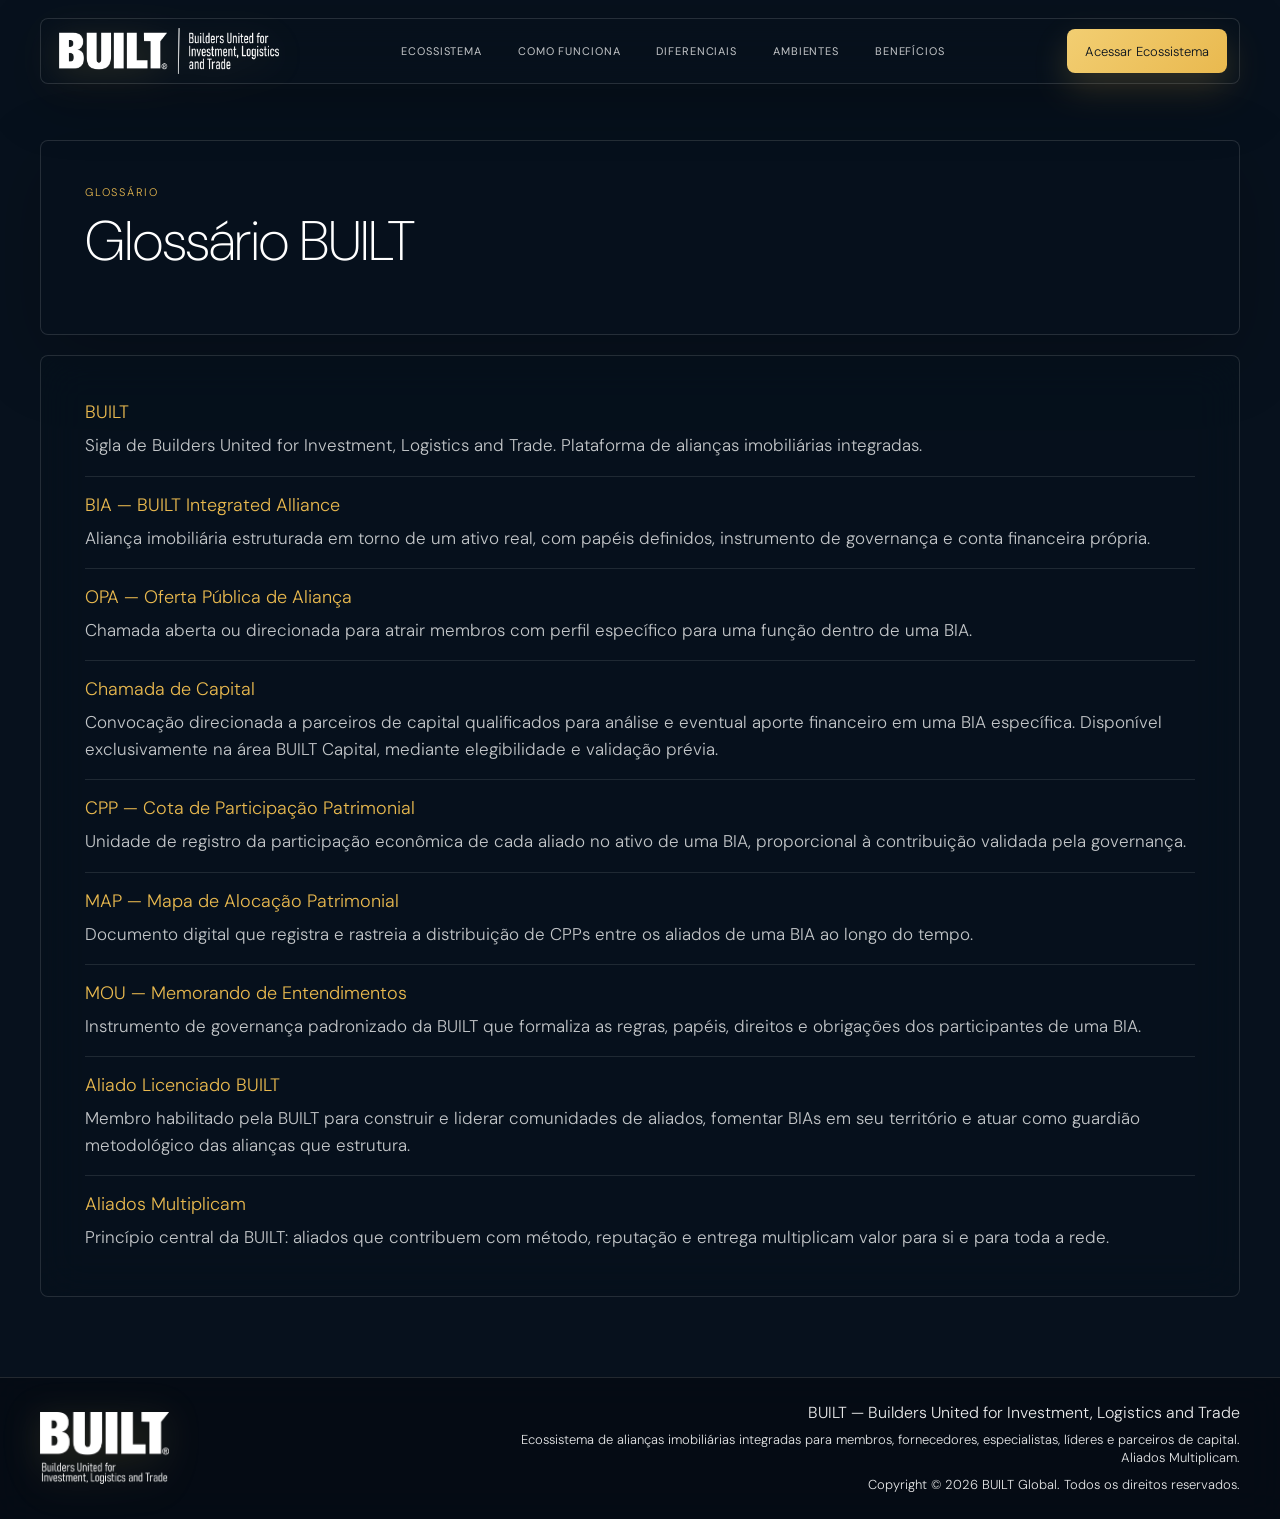
==== glossario/index.html @ fc8f09ff "Expand BUILT landing page messaging and metadata" ====
<!doctype html>
<html lang="pt-BR">
  <head>
    <meta charset="utf-8">
    <meta name="viewport" content="width=device-width, initial-scale=1">
    <title>Glossário BUILT | Builders United for Investment, Logistics and Trade</title>
    <meta
      name="description"
      content="Glossário BUILT com definições de BIA, OPA, CPP, MAP, MOU, Aliado Licenciado BUILT e Aliados Multiplicam."
    >
    <link rel="icon" type="image/svg+xml" href="../assets/favicon.svg?v=20260610">
    <link rel="preconnect" href="https://fonts.googleapis.com">
    <link rel="preconnect" href="https://fonts.gstatic.com" crossorigin>
    <link href="https://fonts.googleapis.com/css2?family=DM+Sans:opsz,wght@9..40,200..900&display=swap" rel="stylesheet">
    <link rel="stylesheet" href="../styles.css?v=20260624-brief">
  </head>
  <body>
    <header class="site-header" data-header>
      <a class="brand" href="../" aria-label="BUILT Alliances">
        <img src="../assets/images/built-logo-header-wide-white.png?v=20260619" alt="BUILT">
      </a>

      <button class="menu-toggle" type="button" aria-label="Abrir menu" aria-expanded="false" aria-controls="main-nav">
        <span></span>
        <span></span>
      </button>

      <nav class="main-nav" id="main-nav" aria-label="Navegação principal">
        <a href="../#ecossistema">ECOSSISTEMA</a>
        <a href="../#metodo">COMO FUNCIONA</a>
        <a href="../#jornada">DIFERENCIAIS</a>
        <a href="../#ambientes">AMBIENTES</a>
        <a href="../#beneficios">BENEFÍCIOS</a>
      </nav>

      <a class="header-cta" href="https://app.builtalliances.com/">Acessar Ecossistema</a>
    </header>

    <main class="page-main">
      <section class="page-hero" data-section>
        <div class="section-kicker">Glossário</div>
        <h1>Glossário BUILT</h1>
      </section>

      <section class="page-panel">
        <dl class="glossary-list">
          <div>
            <dt>BUILT</dt>
            <dd>Sigla de Builders United for Investment, Logistics and Trade. Plataforma de alianças imobiliárias integradas.</dd>
          </div>
          <div>
            <dt>BIA — BUILT Integrated Alliance</dt>
            <dd>Aliança imobiliária estruturada em torno de um ativo real, com papéis definidos, instrumento de governança e conta financeira própria.</dd>
          </div>
          <div>
            <dt>OPA — Oferta Pública de Aliança</dt>
            <dd>Chamada aberta ou direcionada para atrair membros com perfil específico para uma função dentro de uma BIA.</dd>
          </div>
          <div>
            <dt>Chamada de Capital</dt>
            <dd>Convocação direcionada a parceiros de capital qualificados para análise e eventual aporte financeiro em uma BIA específica. Disponível exclusivamente na área BUILT Capital, mediante elegibilidade e validação prévia.</dd>
          </div>
          <div>
            <dt>CPP — Cota de Participação Patrimonial</dt>
            <dd>Unidade de registro da participação econômica de cada aliado no ativo de uma BIA, proporcional à contribuição validada pela governança.</dd>
          </div>
          <div>
            <dt>MAP — Mapa de Alocação Patrimonial</dt>
            <dd>Documento digital que registra e rastreia a distribuição de CPPs entre os aliados de uma BIA ao longo do tempo.</dd>
          </div>
          <div>
            <dt>MOU — Memorando de Entendimentos</dt>
            <dd>Instrumento de governança padronizado da BUILT que formaliza as regras, papéis, direitos e obrigações dos participantes de uma BIA.</dd>
          </div>
          <div>
            <dt>Aliado Licenciado BUILT</dt>
            <dd>Membro habilitado pela BUILT para construir e liderar comunidades de aliados, fomentar BIAs em seu território e atuar como guardião metodológico das alianças que estrutura.</dd>
          </div>
          <div>
            <dt>Aliados Multiplicam</dt>
            <dd>Princípio central da BUILT: aliados que contribuem com método, reputação e entrega multiplicam valor para si e para toda a rede.</dd>
          </div>
        </dl>
      </section>
    </main>

    <footer class="site-footer">
      <img src="../assets/images/built-logo-horizontal-white.png" alt="BUILT">
      <div class="footer-copy">
        <strong>BUILT — Builders United for Investment, Logistics and Trade</strong>
        <span>Ecossistema de alianças imobiliárias integradas para membros, fornecedores, especialistas, líderes e parceiros de capital. Aliados Multiplicam.</span>
        <span>Copyright © <span data-current-year>2026</span> BUILT Global. Todos os direitos reservados.</span>
      </div>
    </footer>

    <script src="../script.js?v=20260624-brief"></script>
  </body>
</html>
---- styles.css ----
:root {
  --ink: #07111d;
  --night: #0a1725;
  --steel: #132235;
  --mist: #dbe4ec;
  --muted: #9ba8b6;
  --white: #ffffff;
  --gold: #e9b94f;
  --gold-soft: #f2ce72;
  --gold-dark: #b88528;
  --line: rgba(255, 255, 255, 0.12);
  --glass: rgba(8, 17, 30, 0.56);
  --header-height: 82px;
  --content-width: 1200px;
  --section-gap: 72px;
}

* {
  box-sizing: border-box;
}

html {
  scroll-behavior: smooth;
}

body {
  margin: 0;
  color: var(--white);
  background: #07111d;
  font-family: "DM Sans", system-ui, -apple-system, BlinkMacSystemFont, "Segoe UI", sans-serif;
  font-weight: 300;
  font-variation-settings: "wght" 300;
  overflow-x: hidden;
}

body::before {
  content: "";
  position: fixed;
  inset: 0;
  z-index: -2;
  background: #07111d;
}

body::after {
  display: none;
}

body.menu-open {
  overflow: hidden;
}

img {
  display: block;
  max-width: 100%;
}

a {
  color: inherit;
  text-decoration: none;
}

.site-header {
  position: fixed;
  z-index: 50;
  top: 18px;
  left: 50%;
  width: min(var(--content-width), calc(100% - 32px));
  min-height: 64px;
  transform: translateX(-50%);
  display: grid;
  grid-template-columns: auto 1fr auto;
  align-items: center;
  gap: 24px;
  padding: 9px 12px 9px 18px;
  border: 1px solid rgba(255, 255, 255, 0.13);
  border-radius: 8px;
  background: rgba(7, 17, 29, 0.72);
  backdrop-filter: blur(20px);
  box-shadow: 0 18px 56px rgba(0, 0, 0, 0.26);
  transition: background 220ms ease, border-color 220ms ease, top 220ms ease;
}

.site-header.is-scrolled {
  top: 10px;
  background: rgba(7, 17, 29, 0.92);
  border-color: rgba(233, 185, 79, 0.28);
}

.brand {
  width: 220px;
  height: 46px;
  display: flex;
  align-items: center;
}

.brand img {
  width: 100%;
  height: 100%;
  object-fit: contain;
  object-position: left center;
  filter: drop-shadow(0 6px 18px rgba(233, 185, 79, 0.18));
}

.site-footer img {
  width: 100%;
  filter: drop-shadow(0 6px 18px rgba(233, 185, 79, 0.18));
}

.main-nav {
  display: flex;
  justify-content: center;
  gap: 8px;
}

.main-nav a {
  min-height: 40px;
  display: inline-flex;
  align-items: center;
  padding: 0 14px;
  border-radius: 8px;
  color: rgba(255, 255, 255, 0.74);
  font-size: 11px;
  font-weight: 420;
  font-variation-settings: "wght" 420;
  letter-spacing: 0.08em;
  text-transform: uppercase;
  transition: color 180ms ease, background 180ms ease;
}

.main-nav a:hover,
.main-nav a.is-active {
  color: var(--white);
  background: rgba(233, 185, 79, 0.13);
}

.header-cta,
.primary-button,
.secondary-button {
  min-height: 44px;
  display: inline-flex;
  align-items: center;
  justify-content: center;
  gap: 10px;
  border-radius: 8px;
  font-weight: 460;
  letter-spacing: 0;
  transition: transform 180ms ease, box-shadow 180ms ease, border-color 180ms ease, background 180ms ease;
}

.header-cta,
.primary-button {
  color: #07111d;
  background: linear-gradient(135deg, var(--gold-soft), var(--gold));
  box-shadow: 0 14px 34px rgba(233, 185, 79, 0.20);
}

.header-cta {
  padding: 0 18px;
  font-size: 13px;
}

.primary-button {
  padding: 0 24px;
}

.primary-button.large {
  min-height: 58px;
  padding: 0 30px;
  font-size: 17px;
}

.secondary-button {
  padding: 0 20px;
  border: 1px solid rgba(255, 255, 255, 0.24);
  background: rgba(255, 255, 255, 0.055);
  color: var(--white);
}

.header-cta:hover,
.primary-button:hover,
.secondary-button:hover {
  transform: translateY(-2px);
}

.menu-toggle {
  display: none;
  width: 44px;
  height: 44px;
  border: 1px solid var(--line);
  border-radius: 8px;
  background: rgba(255, 255, 255, 0.08);
  padding: 0;
}

.menu-toggle span {
  display: block;
  width: 18px;
  height: 2px;
  margin: 5px auto;
  background: var(--white);
  transition: transform 180ms ease;
}

.section {
  position: relative;
  width: min(var(--content-width), calc(100% - 40px));
  margin-inline: auto;
  scroll-margin-top: 110px;
  overflow: visible;
}

.intro-band,
.modules,
.method-section,
.principles-section,
.scenarios-section,
.benefits-section,
.generation-section,
.meaning-section {
  overflow: visible;
}

.hero {
  display: grid;
  width: 100%;
  min-height: 100svh;
  max-width: none;
  align-items: start;
  margin-inline: 0;
  padding: 0 max(20px, calc((100vw - var(--content-width)) / 2));
  background:
    linear-gradient(90deg, rgba(7, 17, 29, 0.08) 0%, rgba(7, 17, 29, 0.22) 42%, rgba(7, 17, 29, 0.72) 100%),
    linear-gradient(0deg, rgba(7, 17, 29, 0.78) 0%, rgba(7, 17, 29, 0.04) 44%, rgba(7, 17, 29, 0.38) 100%),
    url("assets/images/built-10.webp") center / cover no-repeat;
}

.hero::before {
  display: none;
}

.hero::after {
  content: "";
  position: absolute;
  left: 0;
  right: 0;
  bottom: 0;
  height: 170px;
  background: linear-gradient(180deg, rgba(7, 17, 29, 0), #07111d 78%);
  pointer-events: none;
}

.hero-bg,
.hero-slide,
.hero-slider,
.hero-progress,
.app-section > img {
  display: none;
}

.hero-bg {
  position: absolute;
  inset: 0;
  width: 100%;
  height: 100%;
  object-fit: cover;
}

.hero-shade {
  display: none;
}

.hero-content {
  position: relative;
  z-index: 2;
  justify-self: end;
  width: min(560px, 100%);
  margin-top: clamp(142px, 16vh, 180px);
  padding: 0;
  border: 0;
  border-radius: 0;
  background: transparent;
  backdrop-filter: none;
  box-shadow: none;
  text-align: right;
  transform: translateY(20px);
  opacity: 0;
  animation: reveal 700ms ease 140ms forwards;
}

.eyebrow,
.section-kicker {
  margin: 0 0 16px;
  color: var(--gold);
  font-family: "DM Sans", system-ui, sans-serif;
  font-size: 11px;
  font-weight: 460;
  letter-spacing: 0.16em;
  text-transform: uppercase;
}

h1,
h2,
h3,
p {
  margin-top: 0;
}

h1 {
  margin-bottom: 22px;
  font-family: "DM Sans", system-ui, sans-serif;
  font-size: clamp(48px, 4.35vw, 76px);
  line-height: 0.96;
  font-weight: 200;
  font-variation-settings: "wght" 200;
  letter-spacing: 0;
  max-width: 560px;
}

h2 {
  margin-bottom: 0;
  font-family: "DM Sans", system-ui, sans-serif;
  font-size: clamp(34px, 3.5vw, 56px);
  line-height: 1.04;
  font-weight: 220;
  font-variation-settings: "wght" 220;
  letter-spacing: 0;
}

h3 {
  margin-bottom: 14px;
  font-family: "DM Sans", system-ui, sans-serif;
  font-size: 24px;
  line-height: 1.16;
  font-weight: 260;
  font-variation-settings: "wght" 260;
}

.hero-copy {
  width: min(540px, 100%);
  margin-left: auto;
  margin-bottom: 14px;
  color: rgba(255, 255, 255, 0.78);
  font-size: clamp(16px, 0.95vw, 18px);
  line-height: 1.58;
}

.hero-note {
  width: min(520px, 100%);
  margin-left: auto;
  margin-bottom: 28px;
  color: rgba(255, 255, 255, 0.66);
  font-size: 15px;
  line-height: 1.55;
}

.hero-actions {
  display: flex;
  flex-wrap: wrap;
  justify-content: flex-end;
  gap: 12px;
}

@media (max-height: 780px) and (min-width: 901px) {
  h1 {
    font-size: clamp(42px, 3.8vw, 60px);
    max-width: 540px;
  }

  .hero-copy {
    font-size: 17px;
    max-width: 520px;
  }
}

@media (min-width: 1600px) {
  :root {
    --content-width: 1240px;
  }

  .hero-content {
    width: 610px;
    margin-top: 170px;
  }
}

.intro-band,
.method-section,
.principles-section,
.modules,
.scenarios-section,
.benefits-section,
.generation-section,
.meaning-section {
  padding: var(--section-gap) 0;
  background: transparent;
}

.intro-band {
  display: flex;
  align-items: center;
}

.split-layout {
  width: 100%;
  display: grid;
  grid-template-columns: minmax(0, 1.1fr) minmax(300px, 0.8fr);
  gap: clamp(32px, 6vw, 84px);
  align-items: start;
  padding: clamp(22px, 3vw, 34px);
  border: 1px solid rgba(255, 255, 255, 0.12);
  border-radius: 8px;
  background: rgba(7, 17, 29, 0.56);
  backdrop-filter: blur(22px);
  box-shadow: 0 22px 72px rgba(0, 0, 0, 0.22);
}

.lead-stack {
  display: grid;
  gap: 18px;
  color: rgba(255, 255, 255, 0.72);
  font-size: 17px;
  line-height: 1.66;
}

.lead-stack p {
  margin-bottom: 0;
}

.section-tagline {
  display: block;
  margin-top: 8px;
  color: var(--gold);
  font-size: clamp(22px, 2vw, 30px);
  font-weight: 360;
  line-height: 1.2;
}

.force-grid,
.method-flow,
.principles-grid,
.values-grid,
.scenario-grid,
.generation-grid {
  display: grid;
  gap: 16px;
}

.force-grid {
  grid-template-columns: repeat(4, minmax(0, 1fr));
  margin-bottom: 16px;
}

.method-flow,
.scenario-grid,
.generation-grid {
  grid-template-columns: repeat(2, minmax(0, 1fr));
}

.principles-grid,
.values-grid {
  grid-template-columns: repeat(3, minmax(0, 1fr));
  margin-bottom: 16px;
}

.force-grid article,
.method-flow article,
.principles-grid article,
.values-grid article,
.scenario-grid article,
.generation-grid article,
.benefit-list {
  border: 1px solid rgba(255, 255, 255, 0.16);
  border-radius: 8px;
  background: rgba(7, 17, 29, 0.58);
  backdrop-filter: blur(20px);
  box-shadow: 0 18px 54px rgba(0, 0, 0, 0.18);
}

.force-grid article,
.method-flow article,
.principles-grid article,
.values-grid article,
.scenario-grid article,
.generation-grid article {
  padding: 24px;
}

.force-grid span,
.principles-grid span,
.scenario-grid span,
.generation-grid span {
  display: inline-flex;
  margin-bottom: 14px;
  color: var(--gold);
  font-size: 12px;
  font-weight: 440;
  letter-spacing: 0.12em;
  text-transform: uppercase;
}

.force-grid strong,
.values-grid strong {
  display: block;
  margin-bottom: 12px;
  color: var(--white);
  font-size: 18px;
  font-weight: 360;
}

.method-flow h3,
.principles-grid h3,
.scenario-grid h3,
.generation-grid h3 {
  line-height: 1.12;
}

.force-grid p,
.method-flow p,
.values-grid p,
.scenario-grid p,
.generation-grid p,
.principles-grid p {
  margin-bottom: 0;
  color: rgba(255, 255, 255, 0.74);
  line-height: 1.5;
}

.principles-grid article {
  display: flex;
  flex-direction: column;
}

.principles-grid h3 {
  margin-bottom: 14px;
}

.method-flow h3 {
  color: var(--gold);
}

.text-link {
  display: inline-flex;
  width: fit-content;
  margin-top: 18px;
  color: var(--gold);
  font-weight: 430;
}

.text-link::after {
  content: "→";
  margin-left: 8px;
}

.governance-note {
  margin: 0 0 16px;
  padding: 18px 20px;
  border: 1px solid rgba(233, 185, 79, 0.28);
  border-radius: 8px;
  background: rgba(233, 185, 79, 0.08);
  color: rgba(255, 255, 255, 0.74);
  font-size: 14px;
  font-style: italic;
  line-height: 1.55;
}

.benefit-list {
  display: grid;
  grid-template-columns: repeat(2, minmax(0, 1fr));
  gap: 0;
  margin: 0;
  padding: 16px;
  list-style-position: inside;
}

.benefit-list li {
  padding: 16px;
  color: rgba(255, 255, 255, 0.78);
  line-height: 1.45;
}

.benefit-list strong {
  color: var(--gold);
  font-weight: 440;
}

.section-heading {
  display: flex;
  justify-content: space-between;
  gap: 36px;
  align-items: start;
  margin-bottom: 24px;
  padding: clamp(22px, 2.4vw, 30px);
  border: 1px solid rgba(255, 255, 255, 0.12);
  border-radius: 8px;
  background: rgba(7, 17, 29, 0.54);
  backdrop-filter: blur(22px);
}

.section-heading > p {
  width: min(400px, 100%);
  margin: 0;
  color: rgba(255, 255, 255, 0.68);
  line-height: 1.5;
}

.modules {
  display: flex;
  flex-direction: column;
  justify-content: center;
  padding-top: 36px;
}

.module-grid {
  display: grid;
  grid-template-columns: repeat(3, minmax(0, 1fr));
  gap: 16px;
}

.module-card {
  position: relative;
  min-height: 390px;
  display: flex;
  flex-direction: column;
  justify-content: flex-end;
  padding: 26px;
  border: 1px solid var(--line);
  border-radius: 8px;
  overflow: hidden;
  background: rgba(7, 17, 29, 0.58);
  backdrop-filter: blur(20px);
  isolation: isolate;
  transition: transform 260ms ease, border-color 260ms ease;
}

.module-card::before {
  content: "";
  position: absolute;
  inset: 0;
  z-index: -2;
  background: center / cover;
  opacity: 0.52;
  transition: transform 600ms ease, opacity 260ms ease;
}

.module-card::after {
  content: "";
  position: absolute;
  inset: 0;
  z-index: -1;
  background:
    linear-gradient(0deg, rgba(4, 10, 17, 0.94), rgba(4, 10, 17, 0.28)),
    linear-gradient(135deg, rgba(233, 185, 79, 0.14), rgba(184, 133, 40, 0.06));
}

.module-card-vitrine::before {
  background-image: url("assets/images/built-25.webp");
}

.module-card-capital::before {
  background-image: url("assets/images/built-20.webp");
}

.module-card-alliances::before {
  background-image: url("assets/images/built-30.webp");
}

.module-card:hover {
  transform: translateY(-6px);
  border-color: rgba(233, 185, 79, 0.54);
}

.module-card:hover::before {
  transform: scale(1.08);
  opacity: 0.68;
}

.module-icon {
  width: 44px;
  height: 34px;
  display: inline-flex;
  align-items: center;
  justify-content: center;
  margin-bottom: 24px;
  border: 1px solid rgba(255, 255, 255, 0.3);
  border-radius: 8px;
  color: var(--gold);
  font-size: 13px;
  font-weight: 420;
}

.module-card p {
  color: rgba(255, 255, 255, 0.72);
  line-height: 1.58;
}

.module-card a {
  min-height: 48px;
  display: inline-flex;
  align-items: center;
  justify-content: space-between;
  margin-top: 20px;
  padding: 0 16px;
  border: 1px solid rgba(233, 185, 79, 0.62);
  border-radius: 8px;
  color: var(--white);
  font-weight: 430;
}

.module-card a::after {
  content: "→";
  color: var(--gold);
  font-size: 22px;
}

.app-section {
  display: grid;
  place-items: center;
  padding: var(--section-gap) 0 92px;
  background: transparent;
}

.app-section::after {
  display: none;
}

.app-content {
  position: relative;
  z-index: 2;
  width: min(920px, 100%);
  padding: clamp(24px, 4vw, 44px);
  border: 1px solid rgba(255, 255, 255, 0.12);
  border-radius: 8px;
  background: rgba(7, 17, 29, 0.56);
  backdrop-filter: blur(22px);
  box-shadow: 0 22px 72px rgba(0, 0, 0, 0.24);
}

.app-content p {
  width: min(620px, 100%);
  margin: 24px 0 30px;
  color: rgba(255, 255, 255, 0.78);
  font-size: 18px;
  line-height: 1.62;
}

.page-main {
  width: min(var(--content-width), calc(100% - 40px));
  margin: 0 auto;
  padding: 140px 0 80px;
}

.page-hero {
  padding: clamp(24px, 4vw, 44px);
  border: 1px solid rgba(255, 255, 255, 0.12);
  border-radius: 8px;
  background: rgba(7, 17, 29, 0.6);
  backdrop-filter: blur(22px);
  box-shadow: 0 22px 72px rgba(0, 0, 0, 0.22);
}

.page-hero h1 {
  max-width: 760px;
}

.page-panel {
  margin-top: 20px;
  padding: clamp(24px, 4vw, 44px);
  border: 1px solid rgba(255, 255, 255, 0.12);
  border-radius: 8px;
  background: rgba(7, 17, 29, 0.54);
  backdrop-filter: blur(22px);
}

.page-panel p {
  max-width: 880px;
  color: rgba(255, 255, 255, 0.76);
  font-size: 18px;
  line-height: 1.7;
}

.page-panel p:last-child {
  margin-bottom: 0;
}

.glossary-list {
  display: grid;
  gap: 16px;
  margin: 0;
}

.glossary-list div {
  padding-bottom: 16px;
  border-bottom: 1px solid rgba(255, 255, 255, 0.1);
}

.glossary-list div:last-child {
  padding-bottom: 0;
  border-bottom: 0;
}

.glossary-list dt {
  margin-bottom: 8px;
  color: var(--gold);
  font-size: 18px;
  font-weight: 440;
}

.glossary-list dd {
  margin: 0;
  color: rgba(255, 255, 255, 0.76);
  font-size: 17px;
  line-height: 1.6;
}

.site-footer {
  display: flex;
  align-items: center;
  justify-content: space-between;
  gap: 20px;
  padding: 24px max(20px, calc((100vw - var(--content-width)) / 2));
  border-top: 1px solid var(--line);
  background: rgba(5, 11, 19, 0.86);
  backdrop-filter: blur(18px);
  color: rgba(255, 255, 255, 0.68);
  font-size: 13px;
}

.site-footer img {
  width: 180px;
  max-height: 72px;
  object-fit: contain;
  object-position: left center;
}

.footer-copy {
  display: grid;
  max-width: 720px;
  gap: 8px;
  text-align: right;
}

.footer-copy strong {
  color: rgba(255, 255, 255, 0.92);
  font-size: 16px;
  font-weight: 420;
}

.footer-copy span {
  color: rgba(255, 255, 255, 0.9);
  line-height: 1.45;
}

.reveal {
  opacity: 0;
  transform: translateY(28px);
  transition: opacity 650ms ease, transform 650ms ease;
}

.reveal.is-visible {
  opacity: 1;
  transform: translateY(0);
}

@keyframes reveal {
  to {
    opacity: 1;
    transform: translateY(0);
  }
}

@media (max-width: 900px) {
  :root {
    --section-gap: 42px;
  }

  .site-header {
    left: 16px;
    right: 16px;
    width: auto;
    transform: none;
    grid-template-columns: auto auto;
    justify-content: space-between;
    min-height: 58px;
    padding: 8px 10px 8px 14px;
    gap: 12px;
  }

  .brand {
    width: 180px;
    height: 40px;
  }

  .menu-toggle {
    display: block;
  }

  .main-nav {
    position: fixed;
    top: 76px;
    left: 16px;
    right: 16px;
    display: none;
    flex-direction: column;
    padding: 12px;
    border: 1px solid var(--line);
    border-radius: 8px;
    background: rgba(7, 17, 29, 0.96);
    backdrop-filter: blur(18px);
  }

  .main-nav.is-open {
    display: flex;
  }

  .header-cta {
    display: none;
  }

  .split-layout,
  .module-grid,
  .force-grid,
  .method-flow,
  .principles-grid,
  .values-grid,
  .scenario-grid,
  .generation-grid,
  .benefit-list {
    grid-template-columns: 1fr;
  }

  .hero {
    min-height: 760px;
    align-items: end;
    grid-template-columns: minmax(0, 1fr);
    padding: 104px 20px 40px;
    background:
      linear-gradient(0deg, rgba(5, 11, 19, 0.92) 0%, rgba(5, 11, 19, 0.56) 54%, rgba(5, 11, 19, 0.42) 100%),
      url("assets/images/built-10.webp") 31% center / cover no-repeat;
  }

  .hero-content {
    justify-self: start;
    width: min(100%, 350px);
    max-width: 350px;
    min-width: 0;
    margin-top: 0;
    text-align: left;
    padding: 20px;
    border: 1px solid rgba(255, 255, 255, 0.16);
    border-radius: 8px;
    background: rgba(7, 17, 29, 0.84);
    backdrop-filter: blur(14px);
    opacity: 1;
    transform: none;
    animation: none;
    overflow: hidden;
  }

  .hero-copy {
    width: 100%;
    margin-left: 0;
    overflow-wrap: break-word;
  }

  .hero-note {
    width: 100%;
    margin-left: 0;
    overflow-wrap: break-word;
  }

  .hero-actions {
    justify-content: stretch;
  }

  .intro-band,
  .method-section,
  .principles-section,
  .modules,
  .scenarios-section,
  .benefits-section,
  .generation-section,
  .meaning-section,
  .app-section {
    padding: var(--section-gap) 0;
  }

  .page-main {
    padding-top: 112px;
  }

  .section-heading {
    display: grid;
    padding: 22px;
  }

  .force-grid article,
  .method-flow article,
  .principles-grid article,
  .values-grid article,
  .scenario-grid article,
  .generation-grid article {
    padding: 22px;
  }

  .module-card {
    min-height: 360px;
  }

  .site-footer {
    flex-direction: column;
    align-items: flex-start;
  }

  .footer-copy {
    text-align: left;
  }
}

@media (max-width: 520px) {
  h1 {
    max-width: 100%;
    font-size: clamp(32px, 9vw, 38px);
    line-height: 1;
    overflow-wrap: break-word;
  }

  h2 {
    font-size: clamp(30px, 8vw, 36px);
  }

  .hero-actions {
    display: grid;
  }

  .primary-button,
  .secondary-button {
    width: 100%;
  }

  .split-layout,
  .app-content {
    padding: 22px;
  }

  .module-card {
    min-height: 320px;
    padding: 22px;
  }

}
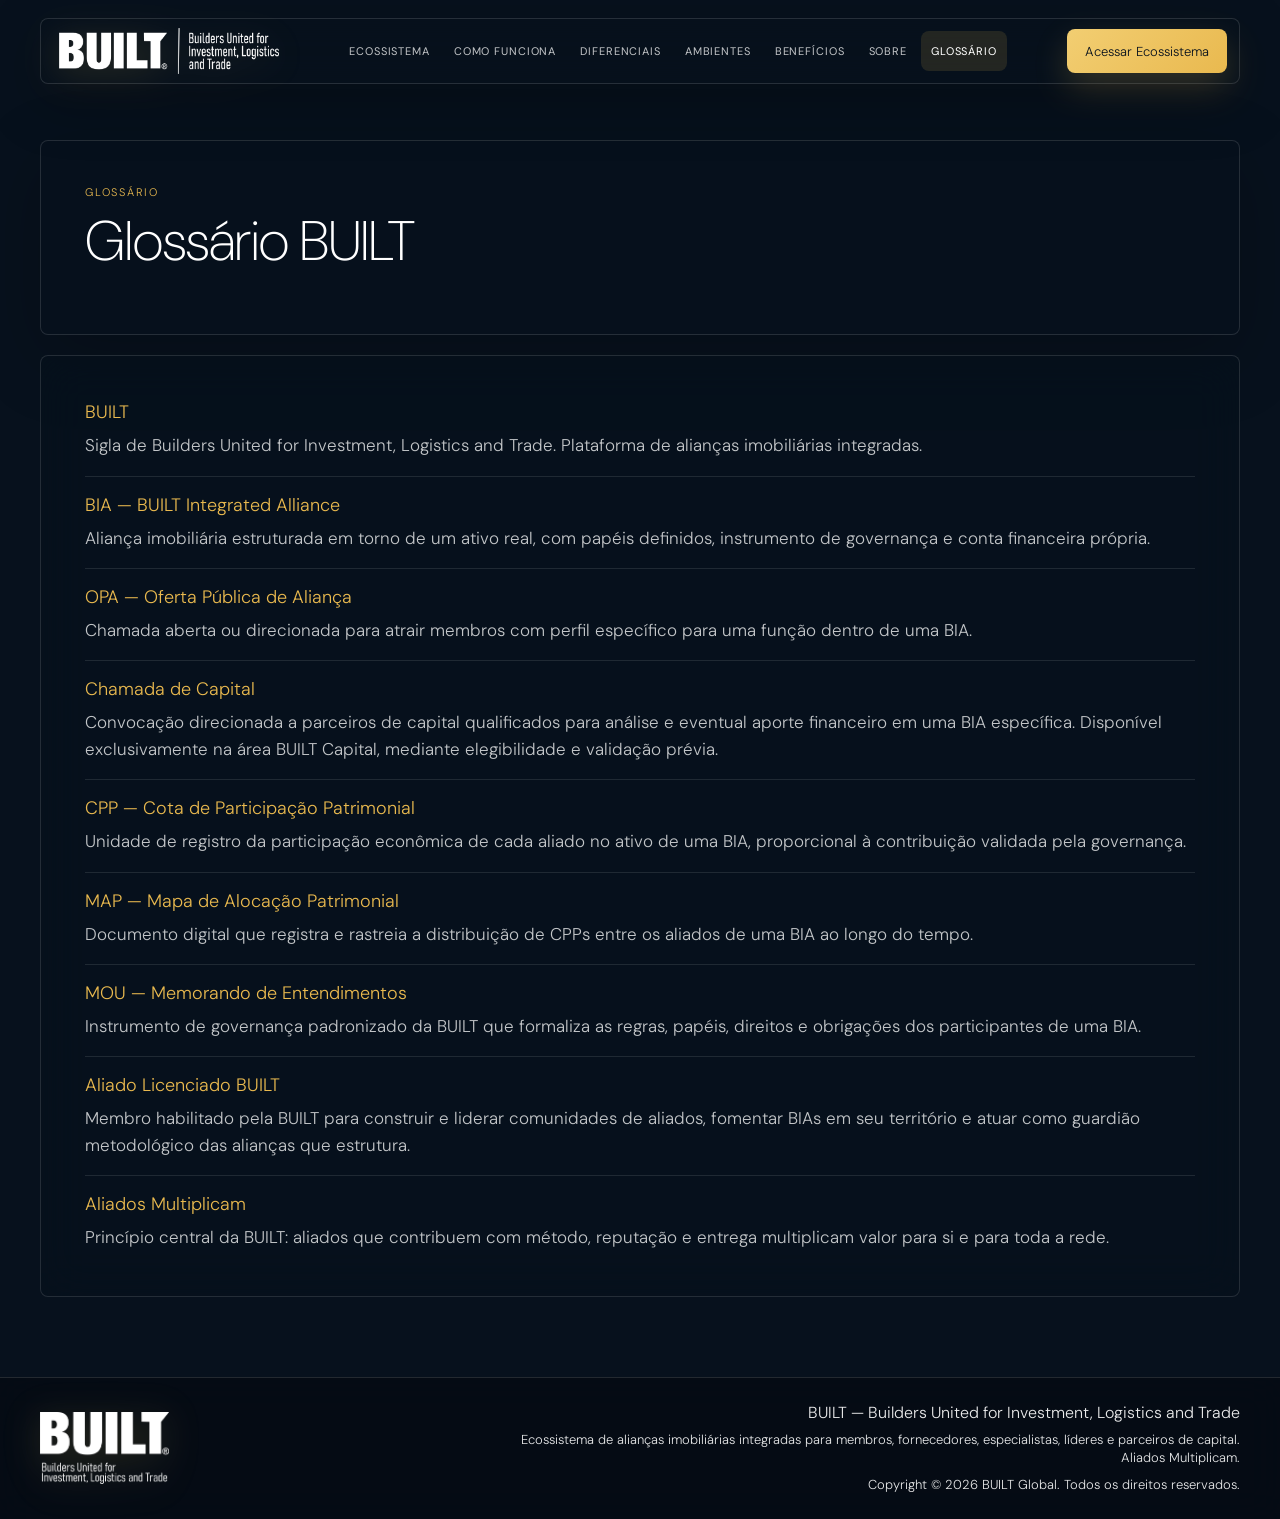
==== commit 98a04b37: "Add about and glossary links to navigation" ====
--- a/glossario/index.html
+++ b/glossario/index.html
@@ -31,6 +31,8 @@
         <a href="../#jornada">DIFERENCIAIS</a>
         <a href="../#ambientes">AMBIENTES</a>
         <a href="../#beneficios">BENEFÍCIOS</a>
+        <a href="../sobre/">SOBRE</a>
+        <a class="is-active" href="../glossario/">GLOSSÁRIO</a>
       </nav>
 
       <a class="header-cta" href="https://app.builtalliances.com/">Acessar Ecossistema</a>
--- a/styles.css
+++ b/styles.css
@@ -109,14 +109,14 @@
 .main-nav {
   display: flex;
   justify-content: center;
-  gap: 8px;
+  gap: 4px;
 }
 
 .main-nav a {
   min-height: 40px;
   display: inline-flex;
   align-items: center;
-  padding: 0 14px;
+  padding: 0 10px;
   border-radius: 8px;
   color: rgba(255, 255, 255, 0.74);
   font-size: 11px;
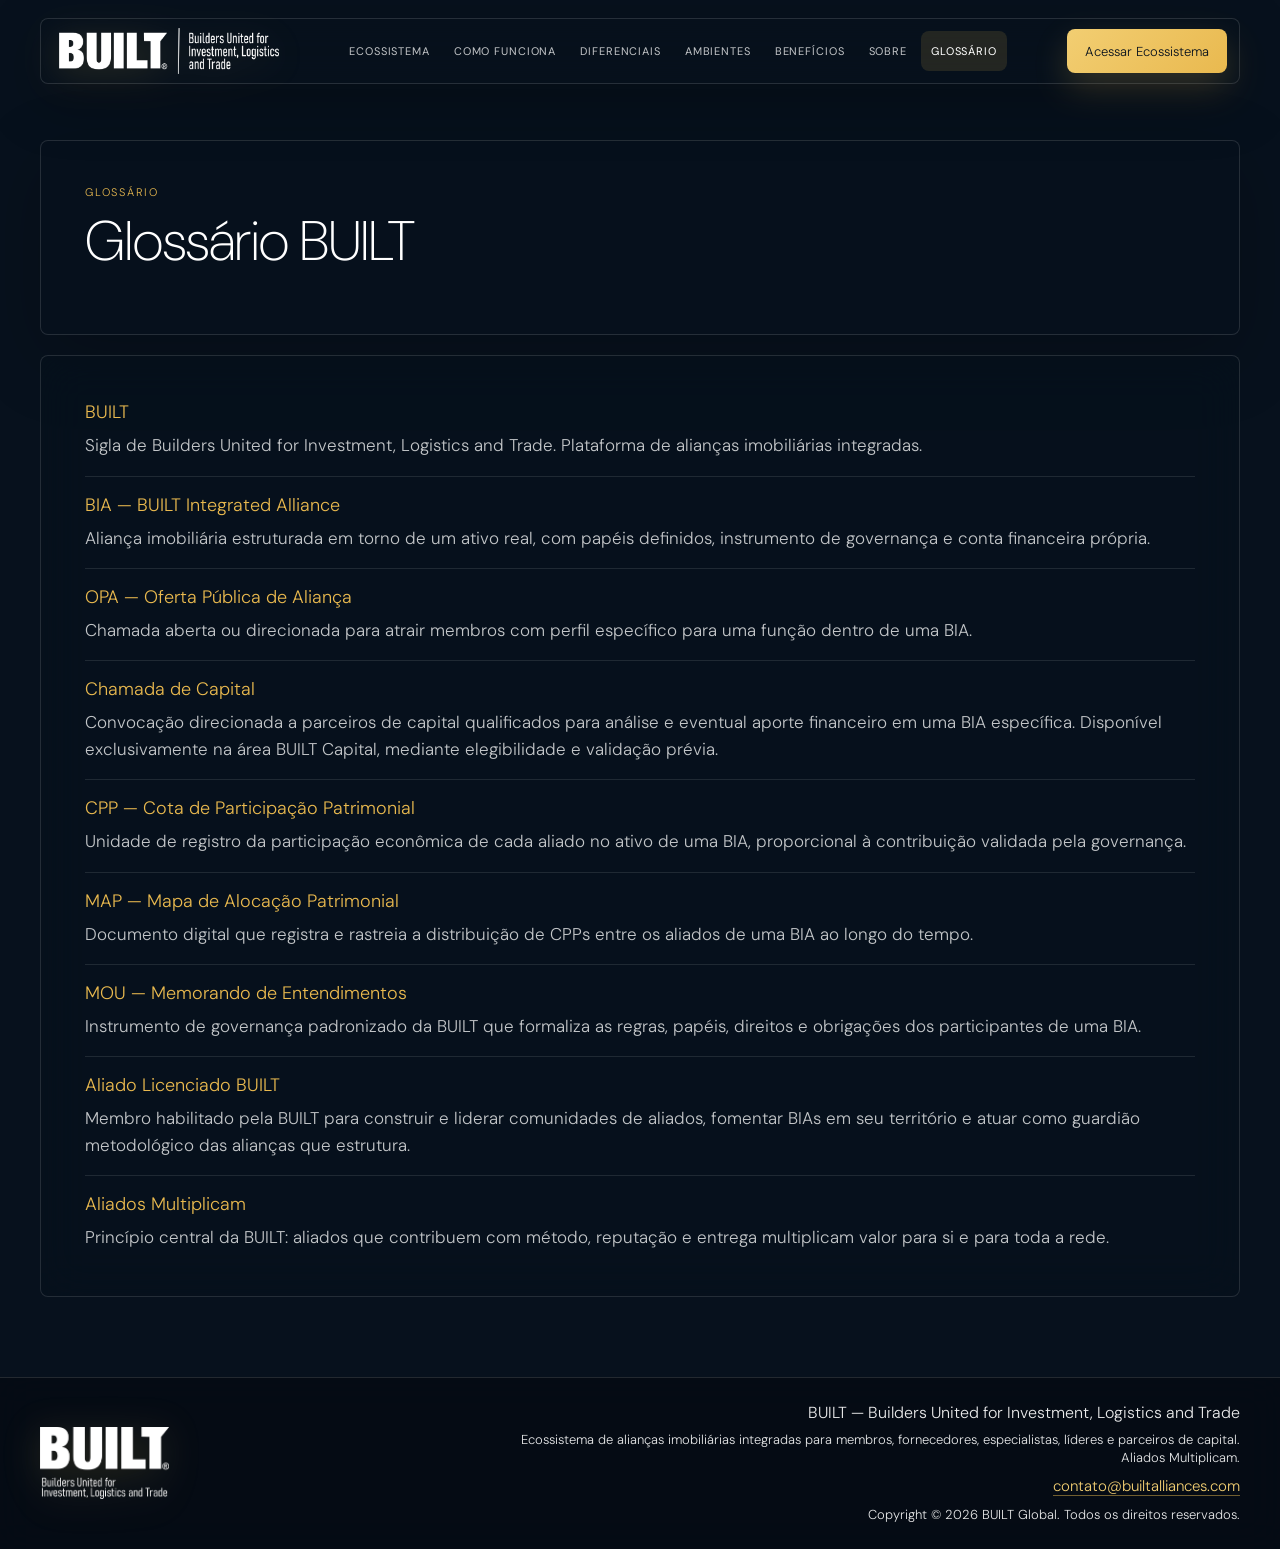
==== commit 1e6a2864: "Add contact email links" ====
--- a/glossario/index.html
+++ b/glossario/index.html
@@ -8,16 +8,16 @@
       name="description"
       content="Glossário BUILT com definições de BIA, OPA, CPP, MAP, MOU, Aliado Licenciado BUILT e Aliados Multiplicam."
     >
-    <link rel="icon" type="image/svg+xml" href="../assets/favicon.svg?v=20260610">
+    <link rel="icon" type="image/svg+xml" href="/assets/favicon.svg?v=20260610">
     <link rel="preconnect" href="https://fonts.googleapis.com">
     <link rel="preconnect" href="https://fonts.gstatic.com" crossorigin>
     <link href="https://fonts.googleapis.com/css2?family=DM+Sans:opsz,wght@9..40,200..900&display=swap" rel="stylesheet">
-    <link rel="stylesheet" href="../styles.css?v=20260624-brief">
+    <link rel="stylesheet" href="/styles.css?v=20260805-contact">
   </head>
   <body>
     <header class="site-header" data-header>
-      <a class="brand" href="../" aria-label="BUILT Alliances">
-        <img src="../assets/images/built-logo-header-wide-white.png?v=20260619" alt="BUILT">
+      <a class="brand" href="/" aria-label="BUILT Alliances">
+        <img src="/assets/images/built-logo-header-wide-white.png?v=20260619" alt="BUILT">
       </a>
 
       <button class="menu-toggle" type="button" aria-label="Abrir menu" aria-expanded="false" aria-controls="main-nav">
@@ -26,13 +26,13 @@
       </button>
 
       <nav class="main-nav" id="main-nav" aria-label="Navegação principal">
-        <a href="../#ecossistema">ECOSSISTEMA</a>
-        <a href="../#metodo">COMO FUNCIONA</a>
-        <a href="../#jornada">DIFERENCIAIS</a>
-        <a href="../#ambientes">AMBIENTES</a>
-        <a href="../#beneficios">BENEFÍCIOS</a>
-        <a href="../sobre/">SOBRE</a>
-        <a class="is-active" href="../glossario/">GLOSSÁRIO</a>
+        <a href="/#ecossistema">ECOSSISTEMA</a>
+        <a href="/#metodo">COMO FUNCIONA</a>
+        <a href="/#jornada">DIFERENCIAIS</a>
+        <a href="/#ambientes">AMBIENTES</a>
+        <a href="/#beneficios">BENEFÍCIOS</a>
+        <a href="/sobre/">SOBRE</a>
+        <a class="is-active" href="/glossario/">GLOSSÁRIO</a>
       </nav>
 
       <a class="header-cta" href="https://app.builtalliances.com/">Acessar Ecossistema</a>
@@ -87,14 +87,15 @@
     </main>
 
     <footer class="site-footer">
-      <img src="../assets/images/built-logo-horizontal-white.png" alt="BUILT">
+      <img src="/assets/images/built-logo-horizontal-white.png" alt="BUILT">
       <div class="footer-copy">
         <strong>BUILT — Builders United for Investment, Logistics and Trade</strong>
         <span>Ecossistema de alianças imobiliárias integradas para membros, fornecedores, especialistas, líderes e parceiros de capital. Aliados Multiplicam.</span>
+        <a class="footer-contact" href="mailto:contato@builtalliances.com">contato@builtalliances.com</a>
         <span>Copyright © <span data-current-year>2026</span> BUILT Global. Todos os direitos reservados.</span>
       </div>
     </footer>
 
-    <script src="../script.js?v=20260624-brief"></script>
+    <script src="/script.js?v=20260624-brief"></script>
   </body>
 </html>
--- a/styles.css
+++ b/styles.css
@@ -743,6 +743,18 @@
   line-height: 1.62;
 }
 
+.app-actions {
+  display: flex;
+  flex-wrap: wrap;
+  gap: 12px;
+}
+
+.secondary-button.large {
+  min-height: 58px;
+  padding: 0 30px;
+  font-size: 17px;
+}
+
 .page-main {
   width: min(var(--content-width), calc(100% - 40px));
   margin: 0 auto;
@@ -848,6 +860,22 @@
 .footer-copy span {
   color: rgba(255, 255, 255, 0.9);
   line-height: 1.45;
+}
+
+.footer-contact {
+  justify-self: end;
+  color: var(--gold-soft);
+  font-size: 15px;
+  line-height: 1.45;
+  text-decoration: underline;
+  text-decoration-color: rgba(233, 185, 79, 0.48);
+  text-underline-offset: 4px;
+  transition: color 180ms ease, text-decoration-color 180ms ease;
+}
+
+.footer-contact:hover {
+  color: var(--white);
+  text-decoration-color: var(--gold-soft);
 }
 
 .reveal {
@@ -1014,6 +1042,10 @@
   .footer-copy {
     text-align: left;
   }
+
+  .footer-contact {
+    justify-self: start;
+  }
 }
 
 @media (max-width: 520px) {
@@ -1032,6 +1064,10 @@
     display: grid;
   }
 
+  .app-actions {
+    display: grid;
+  }
+
   .primary-button,
   .secondary-button {
     width: 100%;
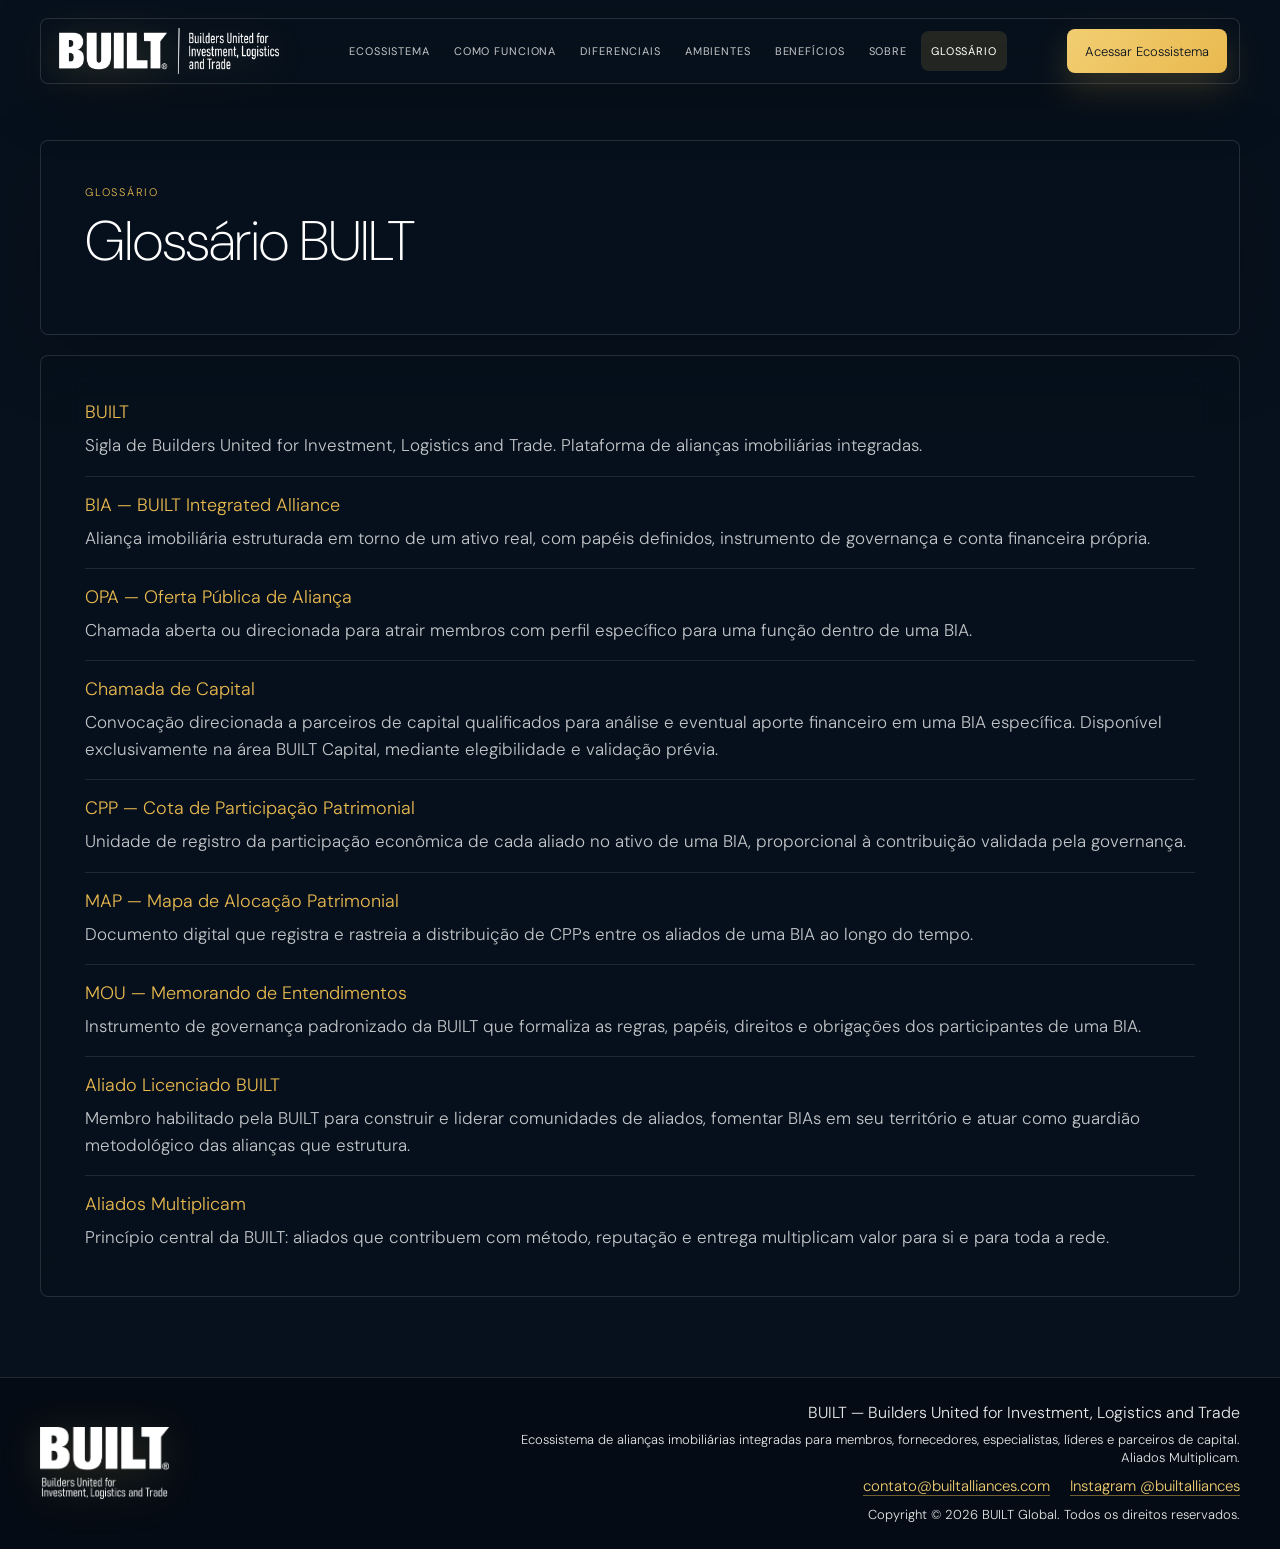
==== commit 9c2c27c7: "Add Instagram link to footer" ====
--- a/glossario/index.html
+++ b/glossario/index.html
@@ -12,7 +12,7 @@
     <link rel="preconnect" href="https://fonts.googleapis.com">
     <link rel="preconnect" href="https://fonts.gstatic.com" crossorigin>
     <link href="https://fonts.googleapis.com/css2?family=DM+Sans:opsz,wght@9..40,200..900&display=swap" rel="stylesheet">
-    <link rel="stylesheet" href="/styles.css?v=20260805-contact">
+    <link rel="stylesheet" href="/styles.css?v=20260817-instagram">
   </head>
   <body>
     <header class="site-header" data-header>
@@ -91,7 +91,10 @@
       <div class="footer-copy">
         <strong>BUILT — Builders United for Investment, Logistics and Trade</strong>
         <span>Ecossistema de alianças imobiliárias integradas para membros, fornecedores, especialistas, líderes e parceiros de capital. Aliados Multiplicam.</span>
-        <a class="footer-contact" href="mailto:contato@builtalliances.com">contato@builtalliances.com</a>
+        <div class="footer-links">
+          <a class="footer-contact" href="mailto:contato@builtalliances.com">contato@builtalliances.com</a>
+          <a class="footer-contact" href="https://www.instagram.com/builtalliances?utm_source=qr&amp;igsh=NnBzM2lreTF2OHJ1" target="_blank" rel="noopener noreferrer">Instagram @builtalliances</a>
+        </div>
         <span>Copyright © <span data-current-year>2026</span> BUILT Global. Todos os direitos reservados.</span>
       </div>
     </footer>
--- a/styles.css
+++ b/styles.css
@@ -862,6 +862,13 @@
   line-height: 1.45;
 }
 
+.footer-links {
+  display: flex;
+  flex-wrap: wrap;
+  justify-content: flex-end;
+  gap: 8px 20px;
+}
+
 .footer-contact {
   justify-self: end;
   color: var(--gold-soft);
@@ -1046,6 +1053,10 @@
   .footer-contact {
     justify-self: start;
   }
+
+  .footer-links {
+    justify-content: flex-start;
+  }
 }
 
 @media (max-width: 520px) {
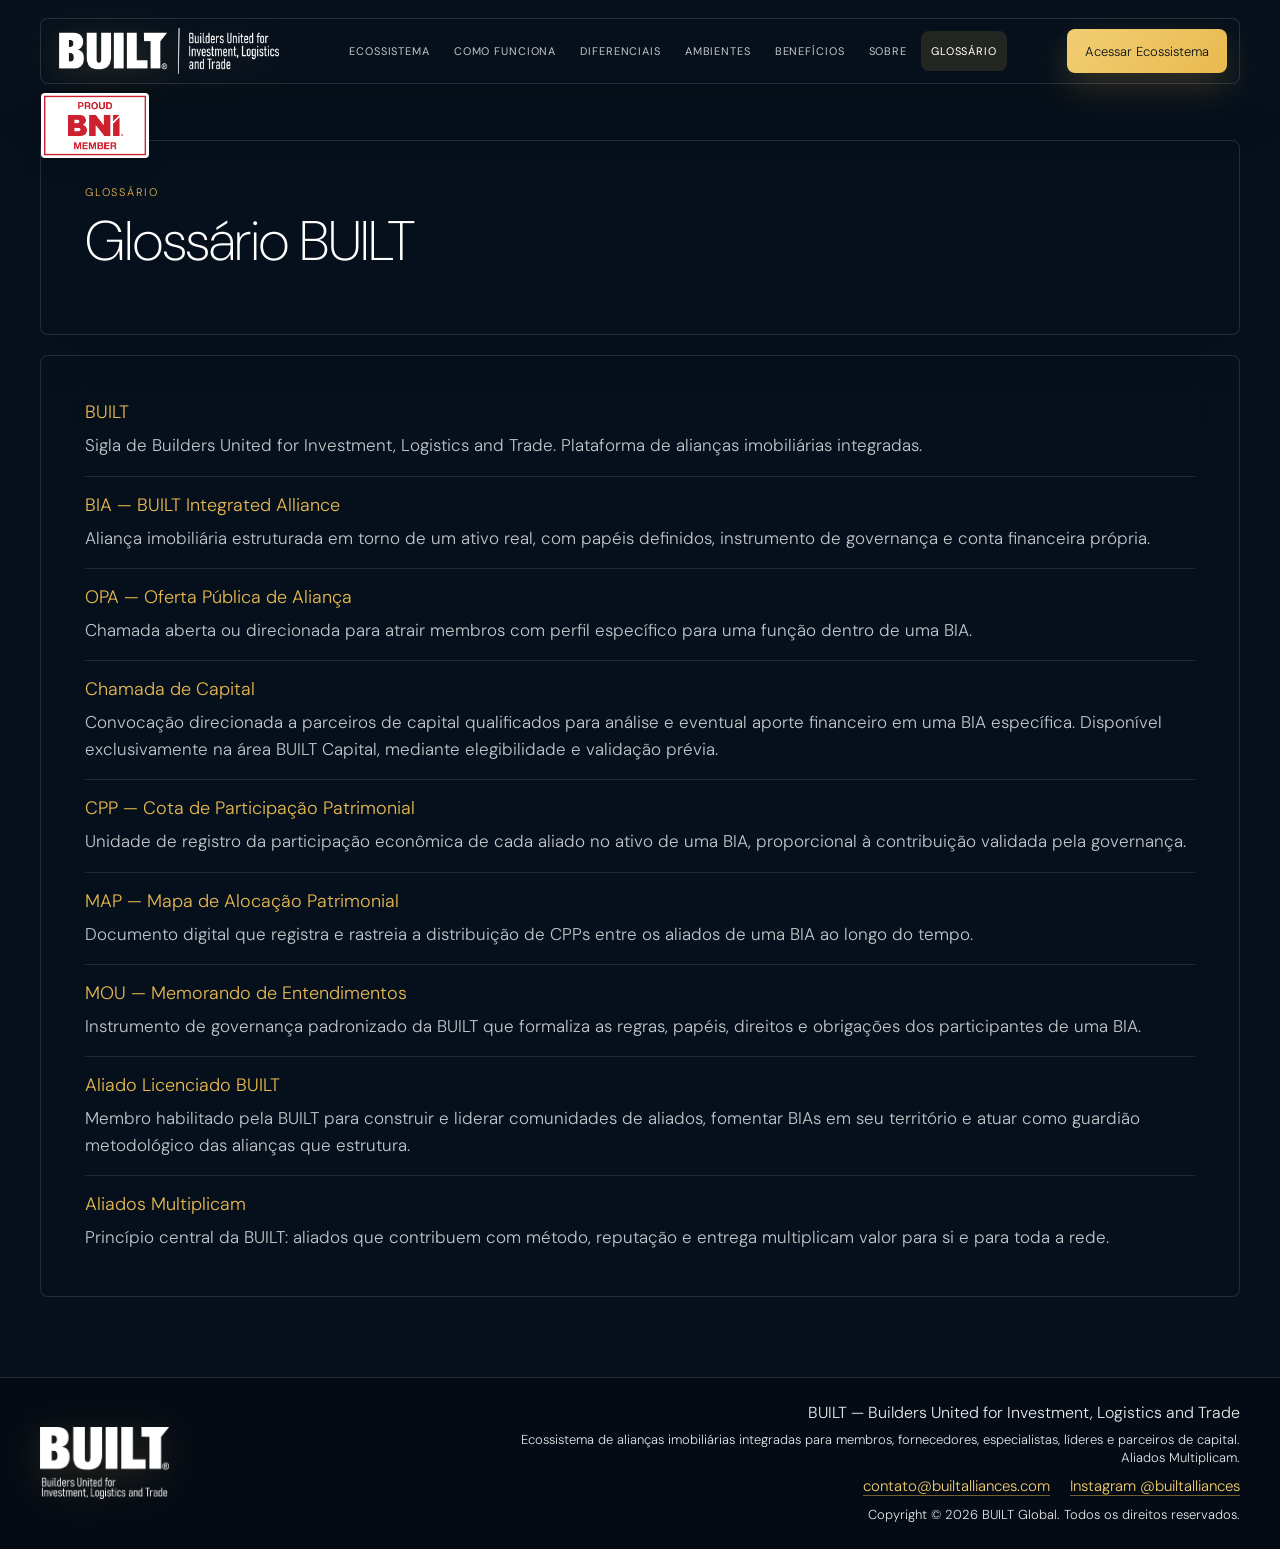
==== commit 8e92e44e: "Add fixed BNI Proud Member badge across site" ====
--- a/glossario/index.html
+++ b/glossario/index.html
@@ -12,7 +12,7 @@
     <link rel="preconnect" href="https://fonts.googleapis.com">
     <link rel="preconnect" href="https://fonts.gstatic.com" crossorigin>
     <link href="https://fonts.googleapis.com/css2?family=DM+Sans:opsz,wght@9..40,200..900&display=swap" rel="stylesheet">
-    <link rel="stylesheet" href="/styles.css?v=20260817-instagram">
+    <link rel="stylesheet" href="/styles.css?v=20261029-bni">
   </head>
   <body>
     <header class="site-header" data-header>
@@ -36,6 +36,7 @@
       </nav>
 
       <a class="header-cta" href="https://app.builtalliances.com/">Acessar Ecossistema</a>
+      <img class="bni-badge" src="/assets/images/bni-badge.png" alt="BNI Proud Member" width="750" height="450">
     </header>
 
     <main class="page-main">
--- a/styles.css
+++ b/styles.css
@@ -1095,3 +1095,22 @@
   }
 
 }
+
+/* Membership seal follows the fixed header without crowding navigation. */
+.bni-badge {
+  position: absolute;
+  top: calc(100% + 10px);
+  left: 0;
+  display: block;
+  width: 108px;
+  height: auto;
+  border-radius: 4px;
+  box-shadow: 0 6px 20px rgba(0, 0, 0, 0.2);
+}
+
+@media (max-width: 900px) {
+  .bni-badge {
+    width: 78px;
+    top: calc(100% + 8px);
+  }
+}
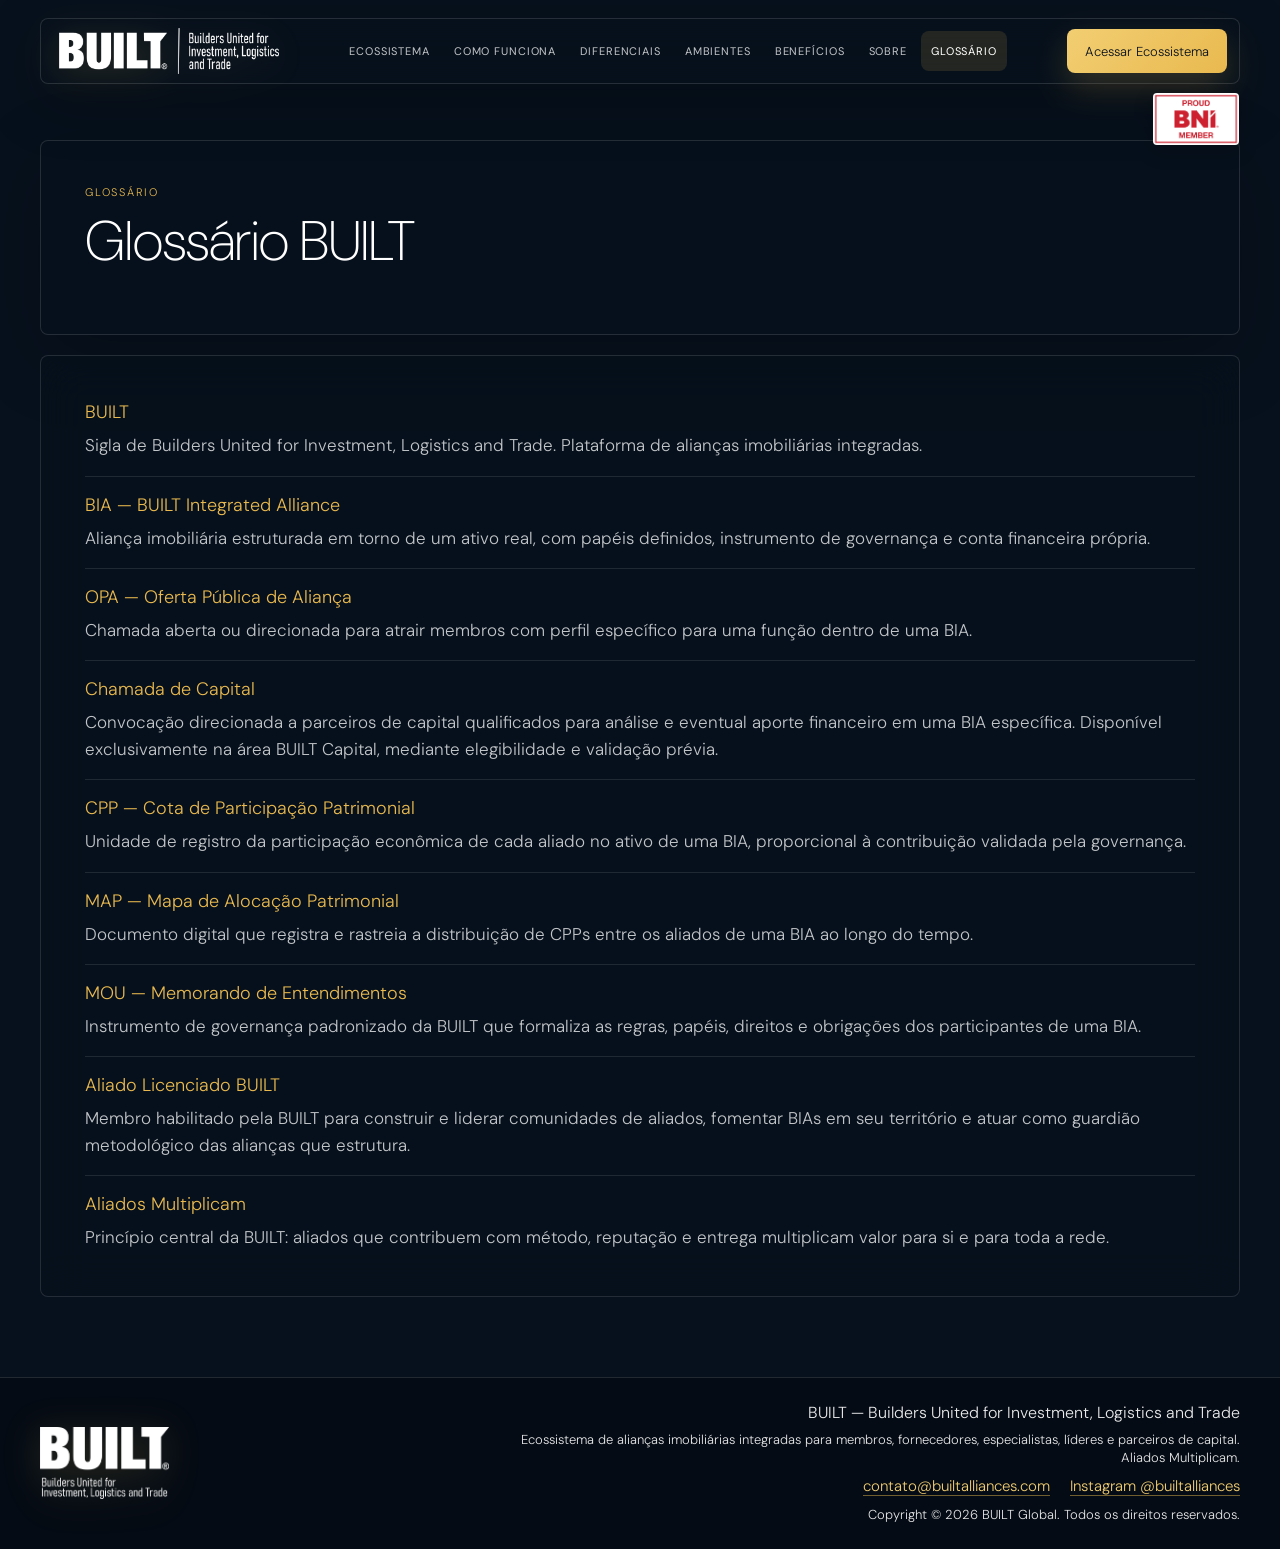
==== commit be7283a2: "Refine BNI badge size and move home badge below hero actions" ====
--- a/glossario/index.html
+++ b/glossario/index.html
@@ -12,7 +12,7 @@
     <link rel="preconnect" href="https://fonts.googleapis.com">
     <link rel="preconnect" href="https://fonts.gstatic.com" crossorigin>
     <link href="https://fonts.googleapis.com/css2?family=DM+Sans:opsz,wght@9..40,200..900&display=swap" rel="stylesheet">
-    <link rel="stylesheet" href="/styles.css?v=20261029-bni">
+    <link rel="stylesheet" href="/styles.css?v=20261110-bni-hero">
   </head>
   <body>
     <header class="site-header" data-header>
--- a/styles.css
+++ b/styles.css
@@ -274,7 +274,7 @@
   z-index: 2;
   justify-self: end;
   width: min(560px, 100%);
-  margin-top: clamp(142px, 16vh, 180px);
+  margin-top: clamp(174px, calc(16vh + 32px), 212px);
   padding: 0;
   border: 0;
   border-radius: 0;
@@ -379,7 +379,7 @@
 
   .hero-content {
     width: 610px;
-    margin-top: 170px;
+    margin-top: 202px;
   }
 }
 
@@ -967,7 +967,7 @@
     min-height: 760px;
     align-items: end;
     grid-template-columns: minmax(0, 1fr);
-    padding: 104px 20px 40px;
+    padding: 144px 20px 40px;
     background:
       linear-gradient(0deg, rgba(5, 11, 19, 0.92) 0%, rgba(5, 11, 19, 0.56) 54%, rgba(5, 11, 19, 0.42) 100%),
       url("assets/images/built-10.webp") 31% center / cover no-repeat;
@@ -1100,9 +1100,9 @@
 .bni-badge {
   position: absolute;
   top: calc(100% + 10px);
-  left: 0;
+  right: 0;
   display: block;
-  width: 108px;
+  width: 86.4px;
   height: auto;
   border-radius: 4px;
   box-shadow: 0 6px 20px rgba(0, 0, 0, 0.2);
@@ -1110,7 +1110,12 @@
 
 @media (max-width: 900px) {
   .bni-badge {
-    width: 78px;
+    width: 62.4px;
     top: calc(100% + 8px);
   }
 }
+
+.bni-badge--hero {
+  position: static;
+  margin: 24px 0 0 auto;
+}
